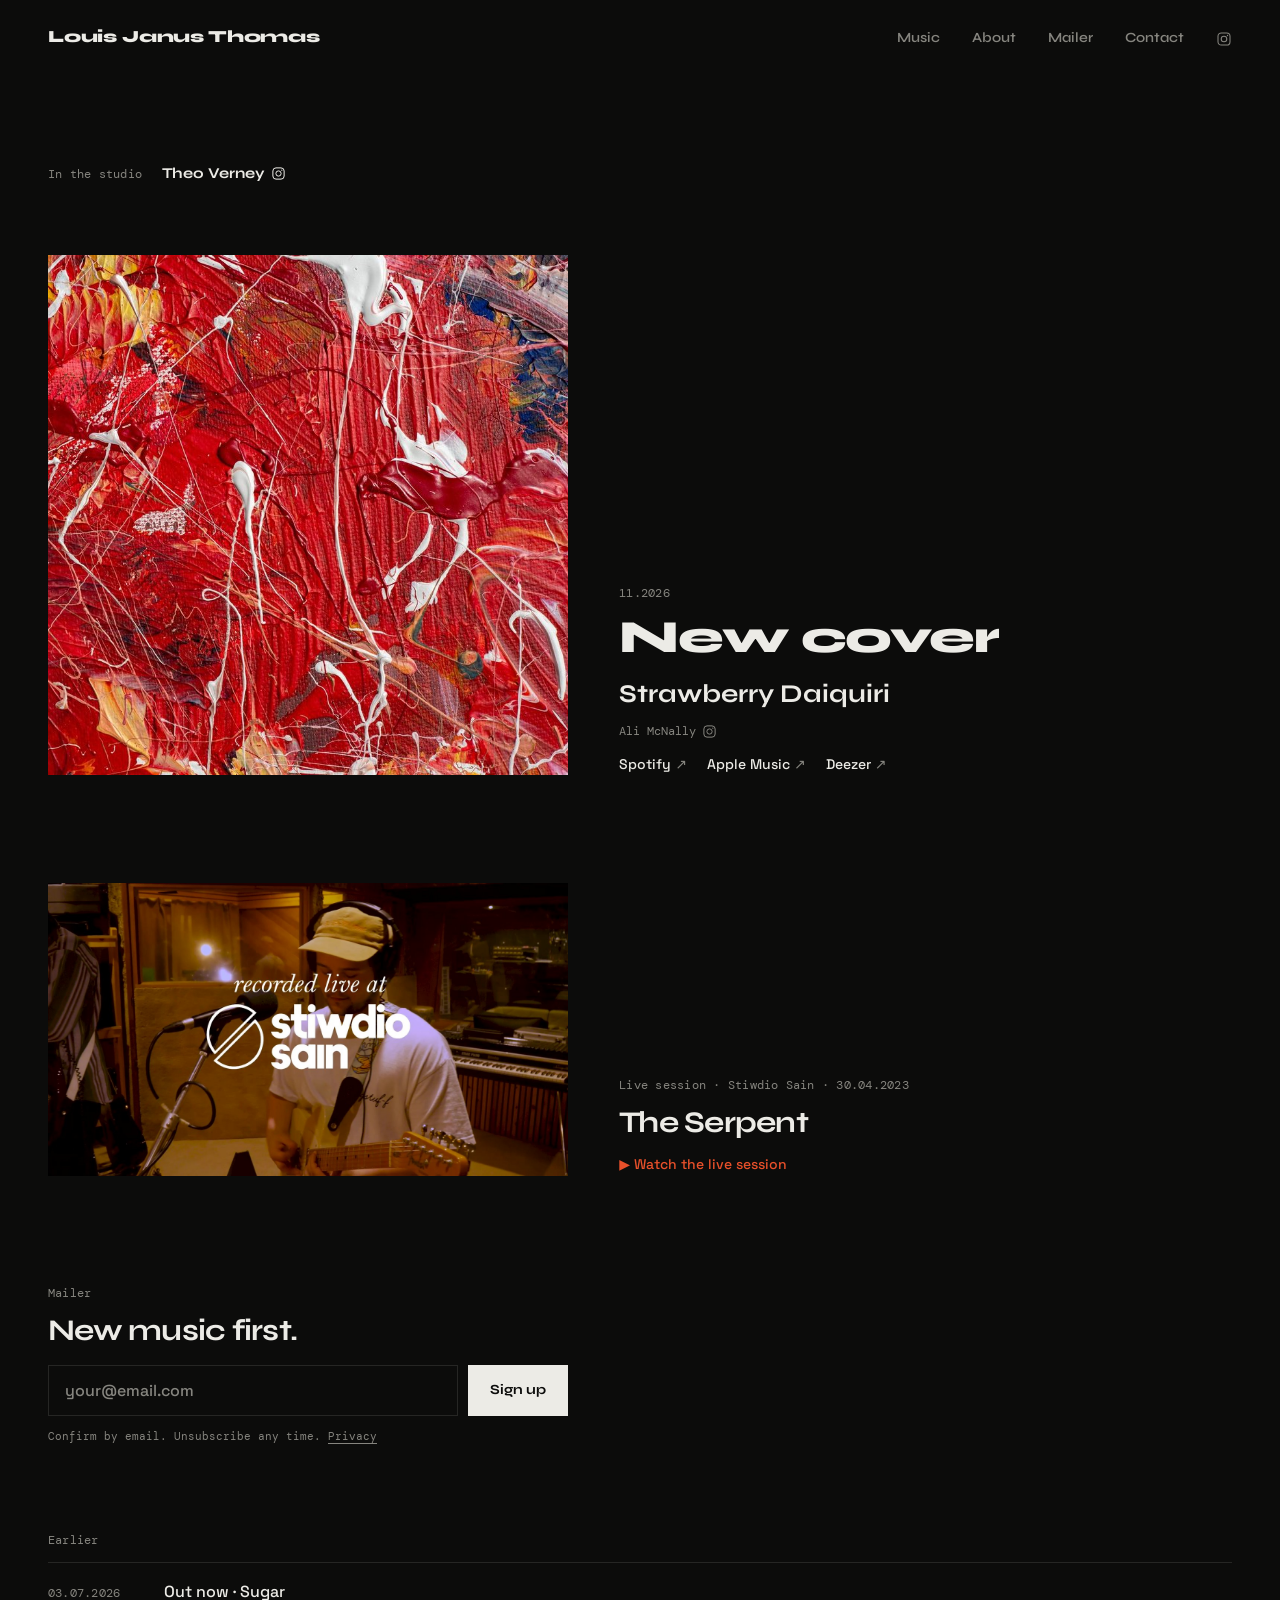
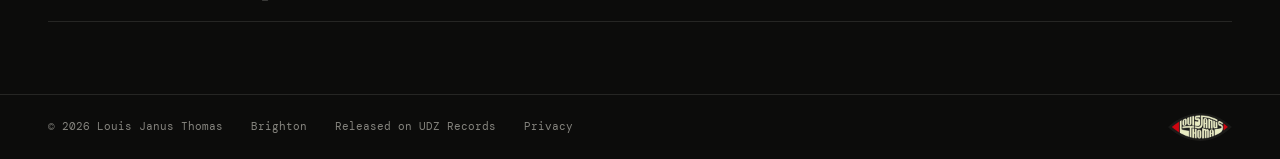
==== index.html @ 58bbc0fb "Mailer: one-step sign-up on the page" ====
<!doctype html>
<html lang="en-GB">
<head>
<meta charset="utf-8">
<meta name="viewport" content="width=device-width, initial-scale=1">
<title>Louis Janus Thomas</title>
<meta name="description" content="Louis Janus Thomas: songwriter based in Brighton. Latest news and every release.">
<link rel="canonical" href="https://louisjanusthomas.com/">
<meta property="og:type" content="website"><meta property="og:site_name" content="Louis Janus Thomas"><meta property="og:url" content="https://louisjanusthomas.com/">
<meta property="og:title" content="Louis Janus Thomas"><meta property="og:description" content="Louis Janus Thomas: songwriter based in Brighton. Latest news and every release.">
<meta property="og:image" content="https://louisjanusthomas.com/images/og.jpg"><meta property="og:image:width" content="1200"><meta property="og:image:height" content="630"><meta name="twitter:card" content="summary_large_image">
<link rel="icon" href="favicon.ico" sizes="32x32"><link rel="icon" href="images/icon-512.png" type="image/png"><link rel="apple-touch-icon" href="images/apple-touch-icon.png">
<script type="application/ld+json">{"@context": "https://schema.org", "@type": "MusicGroup", "name": "Louis Janus Thomas", "url": "https://louisjanusthomas.com", "genre": ["Alternative", "Indie"], "foundingLocation": "Brighton", "sameAs": ["https://open.spotify.com/artist/5F0wBHmF6zP9Eul3FQ7f6A", "https://music.apple.com/gb/artist/1472512451", "https://www.deezer.com/artist/69370452", "https://louisjanusthomas.bandcamp.com", "https://www.instagram.com/louisjanusthomas"]}</script>
<meta name="theme-color" content="#0c0c0b">
<link rel="stylesheet" href="style.css">
<script>
document.addEventListener('submit',function(e){
  var f=e.target; if(!f.classList||!f.classList.contains('signup'))return;
  e.preventDefault();
  var b=f.querySelector('button'), em=f.querySelector('input[type=email]'), note=f.nextElementSibling;
  if(!em.value||!em.checkValidity()){em.focus();return}
  b.disabled=true; b.textContent='…';
  var cb='mc'+Date.now(), s=document.createElement('script');
  var q=new URLSearchParams(new FormData(f)).toString();
  var done=function(ok,msg){
    if(ok){f.classList.add('done');em.disabled=true;b.textContent=/confirm/i.test(msg)?'Check your inbox ✓':'You’re in ✓';
      if(note)note.textContent=/confirm/i.test(msg)?'One click in the email and you’re in. Check Junk if it’s not there.':'New music lands in your inbox first.';}
    else{b.disabled=false;b.textContent='Sign up';
      if(note)note.textContent=/already/i.test(msg)?'You’re already on the list ✓':(/too many/i.test(msg)?'Too many tries. Give it a few minutes.':'That didn’t work. Check the address and try again.');}
  };
  window[cb]=function(r){done(r.result==='success',r.msg||'');delete window[cb];s.remove()};
  s.onerror=function(){done(false,'')};
  s.src=f.action.replace('/post?','/post-json?')+'&'+q+'&c='+cb;
  document.body.appendChild(s);
});
</script>
</head>
<body>
<header class="top"><a class="name" href="index.html">Louis Janus Thomas</a><nav aria-label="Main"><a href="music.html">Music</a><a href="about.html">About</a><a href="mailer.html">Mailer</a><a href="contact.html">Contact</a><a class="nav-ig" href="https://www.instagram.com/louisjanusthomas" rel="noopener" aria-label="Instagram"><svg class="ig" viewBox="0 0 24 24" width="15" height="15" aria-hidden="true" fill="none" stroke="currentColor" stroke-width="1.6"><rect x="3" y="3" width="18" height="18" rx="5"/><circle cx="12" cy="12" r="4.2"/><circle cx="17.3" cy="6.7" r="1" fill="currentColor" stroke="none"/></svg></a></nav></header>
<main>
<section class="tease"><span class="meta">In the studio</span><span class="tease-n"><a href="https://www.instagram.com/theoverneyproduction/" rel="noopener">Theo Verney <svg class="ig" viewBox="0 0 24 24" width="15" height="15" aria-hidden="true" fill="none" stroke="currentColor" stroke-width="1.6"><rect x="3" y="3" width="18" height="18" rx="5"/><circle cx="12" cy="12" r="4.2"/><circle cx="17.3" cy="6.7" r="1" fill="currentColor" stroke="none"/></svg></a></span></section><section class="latest">
  <img src="images/covers/strawberry-daiquiri.jpg" alt="Strawberry Daiquiri cover" width="520" height="520">
  <div>
    <p class="meta">11.2026</p>
    <h1 class="lead-h">New cover</h1>
    <p class="lead-s">Strawberry Daiquiri</p>
    <p class="credit"><a href="https://www.instagram.com/ali_mcnally/" rel="noopener" aria-label="Ali McNally on Instagram">Ali McNally <svg class="ig" viewBox="0 0 24 24" width="15" height="15" aria-hidden="true" fill="none" stroke="currentColor" stroke-width="1.6"><rect x="3" y="3" width="18" height="18" rx="5"/><circle cx="12" cy="12" r="4.2"/><circle cx="17.3" cy="6.7" r="1" fill="currentColor" stroke="none"/></svg></a></p>
    <p class="links"><a href="https://open.spotify.com/track/0YFByZf0kAYL0RhvNrN1cr" rel="noopener">Spotify</a><a href="https://music.apple.com/gb/album/strawberry-daiquiri-single/1741800974" rel="noopener">Apple Music</a><a href="https://www.deezer.com/album/574564491" rel="noopener">Deezer</a></p>
  </div>
</section><section class="live">
  <a href="https://www.youtube.com/watch?v=PK1HgKhGvKA" rel="noopener"><img src="images/serpent-live.jpg" alt="The Serpent, recorded live at Stiwdio Sain" width="1400" height="788" loading="lazy"></a>
  <div><p class="meta">Live session · Stiwdio Sain · 30.04.2023</p><h2>The Serpent</h2><p class="links"><a class="watch" href="https://www.youtube.com/watch?v=PK1HgKhGvKA" rel="noopener">▶ Watch the live session</a></p></div>
</section><section class="join"><p class="meta">Mailer</p><h2>New music first.</h2><form class="signup" action="https://louisjanusthomas.us12.list-manage.com/subscribe/post?u=6ef71ec6cdeb04a01488d71c1&amp;id=c5436ca392&amp;f_id=00acf5e0f0" method="post"><label class="vh" for="em-home">Email address</label><input id="em-home" type="email" name="EMAIL" placeholder="your@email.com" autocomplete="email" required><input type="hidden" name="SOURCE" value="home"><div aria-hidden="true" style="position:absolute;left:-5000px"><input type="text" name="b_6ef71ec6cdeb04a01488d71c1_c5436ca392" tabindex="-1" value=""></div><button type="submit">Sign up</button></form><p class="fine">Confirm by email. Unsubscribe any time. <a href="privacy.html">Privacy</a></p></section><section class="updates"><h2 class="label-h">Earlier</h2><ul><li><span class="meta">03.07.2026</span><span>Out now · Sugar</span></li></ul></section>
</main>
<footer class="foot"><span>© 2026 Louis Janus Thomas</span><span>Brighton</span><span class="label">Released on UDZ Records</span><a href="privacy.html">Privacy</a><a class="mark" href="index.html" aria-label="Louis Janus Thomas, home"><img src="images/ljt-logo.png" alt="Louis Janus Thomas" width="64" height="28"></a></footer>
</body>
</html>
---- style.css ----
/* Louis Janus Thomas: artist site. Hyper-minimal. */
@font-face{font-family:Syne;font-weight:600;font-display:swap;src:url(fonts/syne-latin-600-normal.woff2) format("woff2")}
@font-face{font-family:Syne;font-weight:700;font-display:swap;src:url(fonts/syne-latin-700-normal.woff2) format("woff2")}
@font-face{font-family:Syne;font-weight:800;font-display:swap;src:url(fonts/syne-latin-800-normal.woff2) format("woff2")}
@font-face{font-family:"Space Grotesk";font-weight:400;font-display:swap;src:url(fonts/space-grotesk-latin-400-normal.woff2) format("woff2")}
@font-face{font-family:"Space Grotesk";font-weight:500;font-display:swap;src:url(fonts/space-grotesk-latin-500-normal.woff2) format("woff2")}
@font-face{font-family:"DM Mono";font-weight:400;font-display:swap;src:url(fonts/dm-mono-latin-400-normal.woff2) format("woff2")}
:root{--blood:#e8502a;--bg:#0c0c0b;--ink:#ecebe6;--muted:#86857f;--line:#262624;--pad:clamp(16px,4vw,48px)}
*{box-sizing:border-box}
html{-webkit-text-size-adjust:100%}
body{margin:0;background:var(--bg);color:var(--ink);font:400 16px/1.6 "Space Grotesk",system-ui,sans-serif;min-height:100vh;display:flex;flex-direction:column}
a{color:inherit;text-decoration:none}
a:hover,a:focus-visible{text-decoration:underline;text-underline-offset:4px;text-decoration-thickness:1px}
:focus-visible{outline:1px solid var(--ink);outline-offset:3px}
.draft{font:400 11px/1 "DM Mono",monospace;text-align:center;padding:7px;color:var(--muted);border-bottom:1px solid var(--line)}
.top{display:flex;justify-content:space-between;align-items:baseline;gap:24px;padding:28px var(--pad)}
.name{font:800 17px/1 Syne,sans-serif;letter-spacing:-.01em}
nav{display:flex;gap:clamp(16px,3vw,32px)}
nav a{font:600 14px/1 Syne,sans-serif;color:var(--muted)}
nav a[aria-current]{color:var(--ink)}
nav a:hover,nav a:focus-visible{color:var(--blood);text-decoration:none}
nav a{transition:color .15s}
.nav-ig{display:inline-flex;align-items:center}
.nav-ig .ig{width:16px;height:16px}
main{flex:1;padding:0 var(--pad)}
h1,h2{font-family:Syne,sans-serif;font-weight:800;letter-spacing:-.025em;margin:0}
h1{font-size:clamp(44px,9vw,128px);line-height:.95}
h2{font-weight:700;font-size:clamp(22px,2.4vw,30px);line-height:1.1}
.meta{font:400 12px/1.5 "DM Mono",monospace;color:var(--muted);margin:0 0 12px;letter-spacing:.02em}
.links{display:flex;flex-wrap:wrap;gap:6px 20px;margin:14px 0 0;font-size:14px;font-weight:500}
.links a::after{content:" \2197";color:var(--muted)}
.links a::after{transition:color .15s}
.links a:hover::after,.links a:focus-visible::after{color:#d7261e}
.links a.watch{color:var(--blood)}
.links a.watch::after{content:""}
.hero{padding:clamp(72px,16vh,180px) 0 clamp(56px,10vh,120px)}
.latest{display:grid;grid-template-columns:minmax(0,520px) 1fr;gap:clamp(24px,4vw,56px);align-items:end;padding-bottom:clamp(64px,12vh,140px)}
.latest img{width:100%;height:auto;display:block}
.latest{padding-top:clamp(40px,8vh,96px)}
.tease{display:flex;gap:20px;align-items:baseline;padding:clamp(48px,10vh,120px) 0 0}
.tease .meta{margin:0}
.tease-n{font:700 15px/1 Syne,sans-serif}
.tease-n a{display:inline-flex;gap:6px;align-items:center}
.lead-h{font-size:clamp(30px,3.6vw,52px);line-height:1.02;margin:0 0 18px}
.lead-s{font:700 clamp(20px,2vw,26px)/1.2 Syne,sans-serif;margin:0 0 14px}
.credit{font:400 12px/1 "DM Mono",monospace;color:var(--muted);margin:0 0 4px}
.credit a{display:inline-flex;align-items:center;gap:6px}
.ig{vertical-align:-3px}
.label-h{font:400 12px/1 "DM Mono",monospace;color:var(--muted);letter-spacing:.02em;margin:0 0 16px}
.live{display:grid;grid-template-columns:minmax(0,520px) 1fr;gap:clamp(24px,4vw,56px);align-items:end;padding-bottom:clamp(64px,12vh,140px)}
.live img{width:100%;height:auto;display:block}
.live a:hover img{opacity:.9}
.join{padding-bottom:clamp(56px,10vh,110px)}
.join h2{margin-bottom:18px}
.signup{display:flex;gap:10px;max-width:520px;flex-wrap:wrap}
.signup input[type=email]{flex:1 1 240px;background:transparent;border:1px solid var(--line);color:var(--ink);font:500 16px/1 "Space Grotesk",sans-serif;padding:14px 16px;border-radius:0;outline:none;transition:border-color .15s}
.signup input[type=email]::placeholder{color:var(--muted)}
.signup input[type=email]:focus{border-color:var(--ink)}
.signup button{background:var(--ink);color:var(--bg);border:0;font:700 14px/1 Syne,sans-serif;padding:14px 22px;cursor:pointer;transition:background .15s,color .15s}
.signup button:hover,.signup button:focus-visible{background:var(--blood);color:var(--ink)}
.signup.big input[type=email]{font-size:18px;padding:18px 18px}
.signup.big button{font-size:15px;padding:18px 26px}
.fine{font:400 11px/1.5 "DM Mono",monospace;color:var(--muted);margin:12px 0 0}
.signup.done input[type=email]{opacity:.5}
.signup.done button{background:var(--blood);color:var(--ink)}
.signup button:disabled{cursor:default}
.fine a{text-decoration:underline;text-underline-offset:3px}
.vh{position:absolute;width:1px;height:1px;overflow:hidden;clip:rect(0 0 0 0);white-space:nowrap}
.prose p{max-width:62ch;margin:0 0 14px}
.updates{padding-bottom:clamp(48px,8vh,96px)}
.updates ul{list-style:none;margin:0;padding:0;border-top:1px solid var(--line)}
.updates li{display:flex;gap:24px;align-items:baseline;padding:16px 0;border-bottom:1px solid var(--line);font-weight:500}
.updates li .meta{margin:0;min-width:92px}
.page{padding:clamp(56px,10vh,110px) 0}
.page h1{font-size:clamp(40px,6vw,80px);margin-bottom:clamp(32px,6vh,64px)}
.narrow{max-width:720px}
/* Contact: a fast red stripe sweeps across the email, which rises into place as it leaves */
.wipe{position:relative;display:inline-block;overflow:hidden;vertical-align:bottom;padding:0 2px}
.wipe span{display:inline-block;opacity:0;transform:translateY(40%);animation:wipe-text .32s cubic-bezier(.2,.8,.2,1) .34s forwards}
.wipe::after{content:"";position:absolute;inset:0;background:#d7261e;transform:scaleX(0);transform-origin:left;animation:wipe-bar .62s cubic-bezier(.83,0,.17,1) .06s forwards}
@keyframes wipe-bar{0%{transform:scaleX(0);transform-origin:left}48%{transform:scaleX(1);transform-origin:left}52%{transform:scaleX(1);transform-origin:right}100%{transform:scaleX(0);transform-origin:right}}
@keyframes wipe-text{to{opacity:1;transform:none}}
@media (prefers-reduced-motion:reduce){.wipe span{opacity:1;transform:none;animation:none}.wipe::after{display:none}}
.about{display:grid;grid-template-columns:minmax(0,1fr) minmax(0,440px);gap:clamp(32px,6vw,96px);align-items:start}
.portrait{margin:0}
.portrait img,.portrait video{width:100%;height:auto;display:block}
.portrait figcaption{font:400 11px/1 "DM Mono",monospace;color:var(--muted);margin-top:10px}
.big{font-size:clamp(20px,2.2vw,26px);line-height:1.4;font-weight:500;margin:0 0 24px}
.narrow p{max-width:60ch}
.discog{list-style:none;margin:0;padding:0;border-top:1px solid var(--line)}
.row{display:grid;grid-template-columns:96px 1fr;gap:24px;padding:24px 0;border-bottom:1px solid var(--line);align-items:center}
.row img{width:96px;height:96px;display:block}
.row .meta{margin:6px 0 0}
.row .links{margin-top:10px;font-size:13px}
.mark{margin-left:auto;display:block;line-height:0}
.mark img{width:64px;height:auto;display:block;opacity:.92}
.mark a:hover img{opacity:1}
.foot{display:flex;flex-wrap:wrap;align-items:center;gap:8px 28px;padding:18px var(--pad);border-top:1px solid var(--line);font:400 11px/1.4 "DM Mono",monospace;color:var(--muted)}

@media (max-width:700px){
 .top{flex-direction:column;gap:14px;padding:22px var(--pad)}
 .latest{grid-template-columns:1fr}
 .about{grid-template-columns:1fr}
 .live{grid-template-columns:1fr}
 .row{grid-template-columns:72px 1fr;gap:16px}
 .row img{width:72px;height:72px}
 .mark{margin-left:0}
}
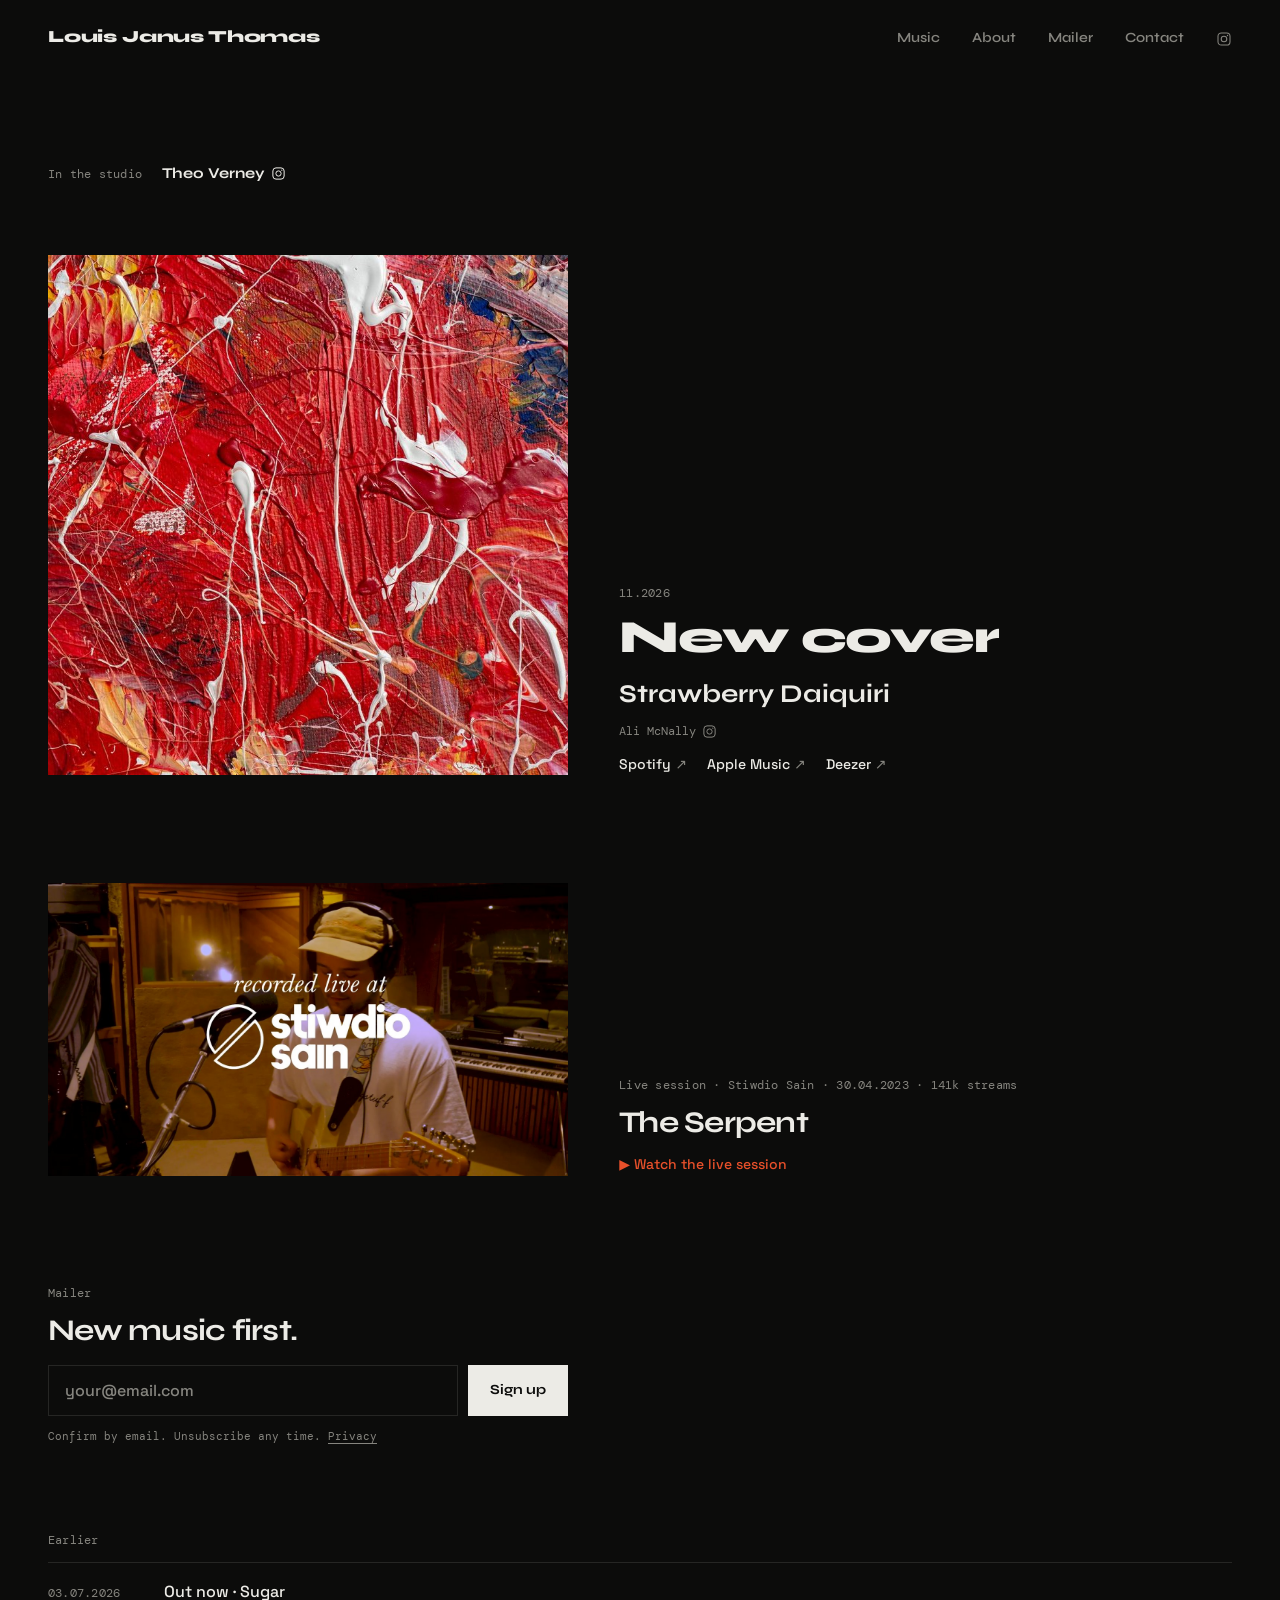
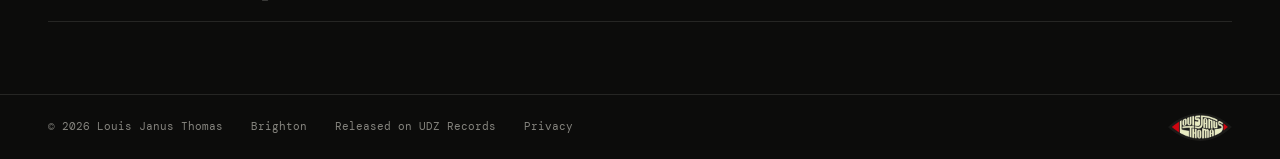
==== commit 7a371981: "The Serpent: 141k streams" ====
--- a/index.html
+++ b/index.html
@@ -9,7 +9,7 @@
 <meta property="og:type" content="website"><meta property="og:site_name" content="Louis Janus Thomas"><meta property="og:url" content="https://louisjanusthomas.com/">
 <meta property="og:title" content="Louis Janus Thomas"><meta property="og:description" content="Louis Janus Thomas: songwriter based in Brighton. Latest news and every release.">
 <meta property="og:image" content="https://louisjanusthomas.com/images/og.jpg"><meta property="og:image:width" content="1200"><meta property="og:image:height" content="630"><meta name="twitter:card" content="summary_large_image">
-<link rel="icon" href="favicon.ico" sizes="32x32"><link rel="icon" href="images/icon-512.png" type="image/png"><link rel="apple-touch-icon" href="images/apple-touch-icon.png">
+<link rel="icon" href="favicon.ico?v=2" sizes="32x32"><link rel="icon" href="images/icon-512.png?v=2" type="image/png"><link rel="apple-touch-icon" href="images/apple-touch-icon.png?v=2">
 <script type="application/ld+json">{"@context": "https://schema.org", "@type": "MusicGroup", "name": "Louis Janus Thomas", "url": "https://louisjanusthomas.com", "genre": ["Alternative", "Indie"], "foundingLocation": "Brighton", "sameAs": ["https://open.spotify.com/artist/5F0wBHmF6zP9Eul3FQ7f6A", "https://music.apple.com/gb/artist/1472512451", "https://www.deezer.com/artist/69370452", "https://louisjanusthomas.bandcamp.com", "https://www.instagram.com/louisjanusthomas"]}</script>
 <meta name="theme-color" content="#0c0c0b">
 <link rel="stylesheet" href="style.css">
@@ -49,7 +49,7 @@
   </div>
 </section><section class="live">
   <a href="https://www.youtube.com/watch?v=PK1HgKhGvKA" rel="noopener"><img src="images/serpent-live.jpg" alt="The Serpent, recorded live at Stiwdio Sain" width="1400" height="788" loading="lazy"></a>
-  <div><p class="meta">Live session · Stiwdio Sain · 30.04.2023</p><h2>The Serpent</h2><p class="links"><a class="watch" href="https://www.youtube.com/watch?v=PK1HgKhGvKA" rel="noopener">▶ Watch the live session</a></p></div>
+  <div><p class="meta">Live session · Stiwdio Sain · 30.04.2023 · 141k streams</p><h2>The Serpent</h2><p class="links"><a class="watch" href="https://www.youtube.com/watch?v=PK1HgKhGvKA" rel="noopener">▶ Watch the live session</a></p></div>
 </section><section class="join"><p class="meta">Mailer</p><h2>New music first.</h2><form class="signup" action="https://louisjanusthomas.us12.list-manage.com/subscribe/post?u=6ef71ec6cdeb04a01488d71c1&amp;id=c5436ca392&amp;f_id=00acf5e0f0" method="post"><label class="vh" for="em-home">Email address</label><input id="em-home" type="email" name="EMAIL" placeholder="your@email.com" autocomplete="email" required><input type="hidden" name="SOURCE" value="home"><div aria-hidden="true" style="position:absolute;left:-5000px"><input type="text" name="b_6ef71ec6cdeb04a01488d71c1_c5436ca392" tabindex="-1" value=""></div><button type="submit">Sign up</button></form><p class="fine">Confirm by email. Unsubscribe any time. <a href="privacy.html">Privacy</a></p></section><section class="updates"><h2 class="label-h">Earlier</h2><ul><li><span class="meta">03.07.2026</span><span>Out now · Sugar</span></li></ul></section>
 </main>
 <footer class="foot"><span>© 2026 Louis Janus Thomas</span><span>Brighton</span><span class="label">Released on UDZ Records</span><a href="privacy.html">Privacy</a><a class="mark" href="index.html" aria-label="Louis Janus Thomas, home"><img src="images/ljt-logo.png" alt="Louis Janus Thomas" width="64" height="28"></a></footer>
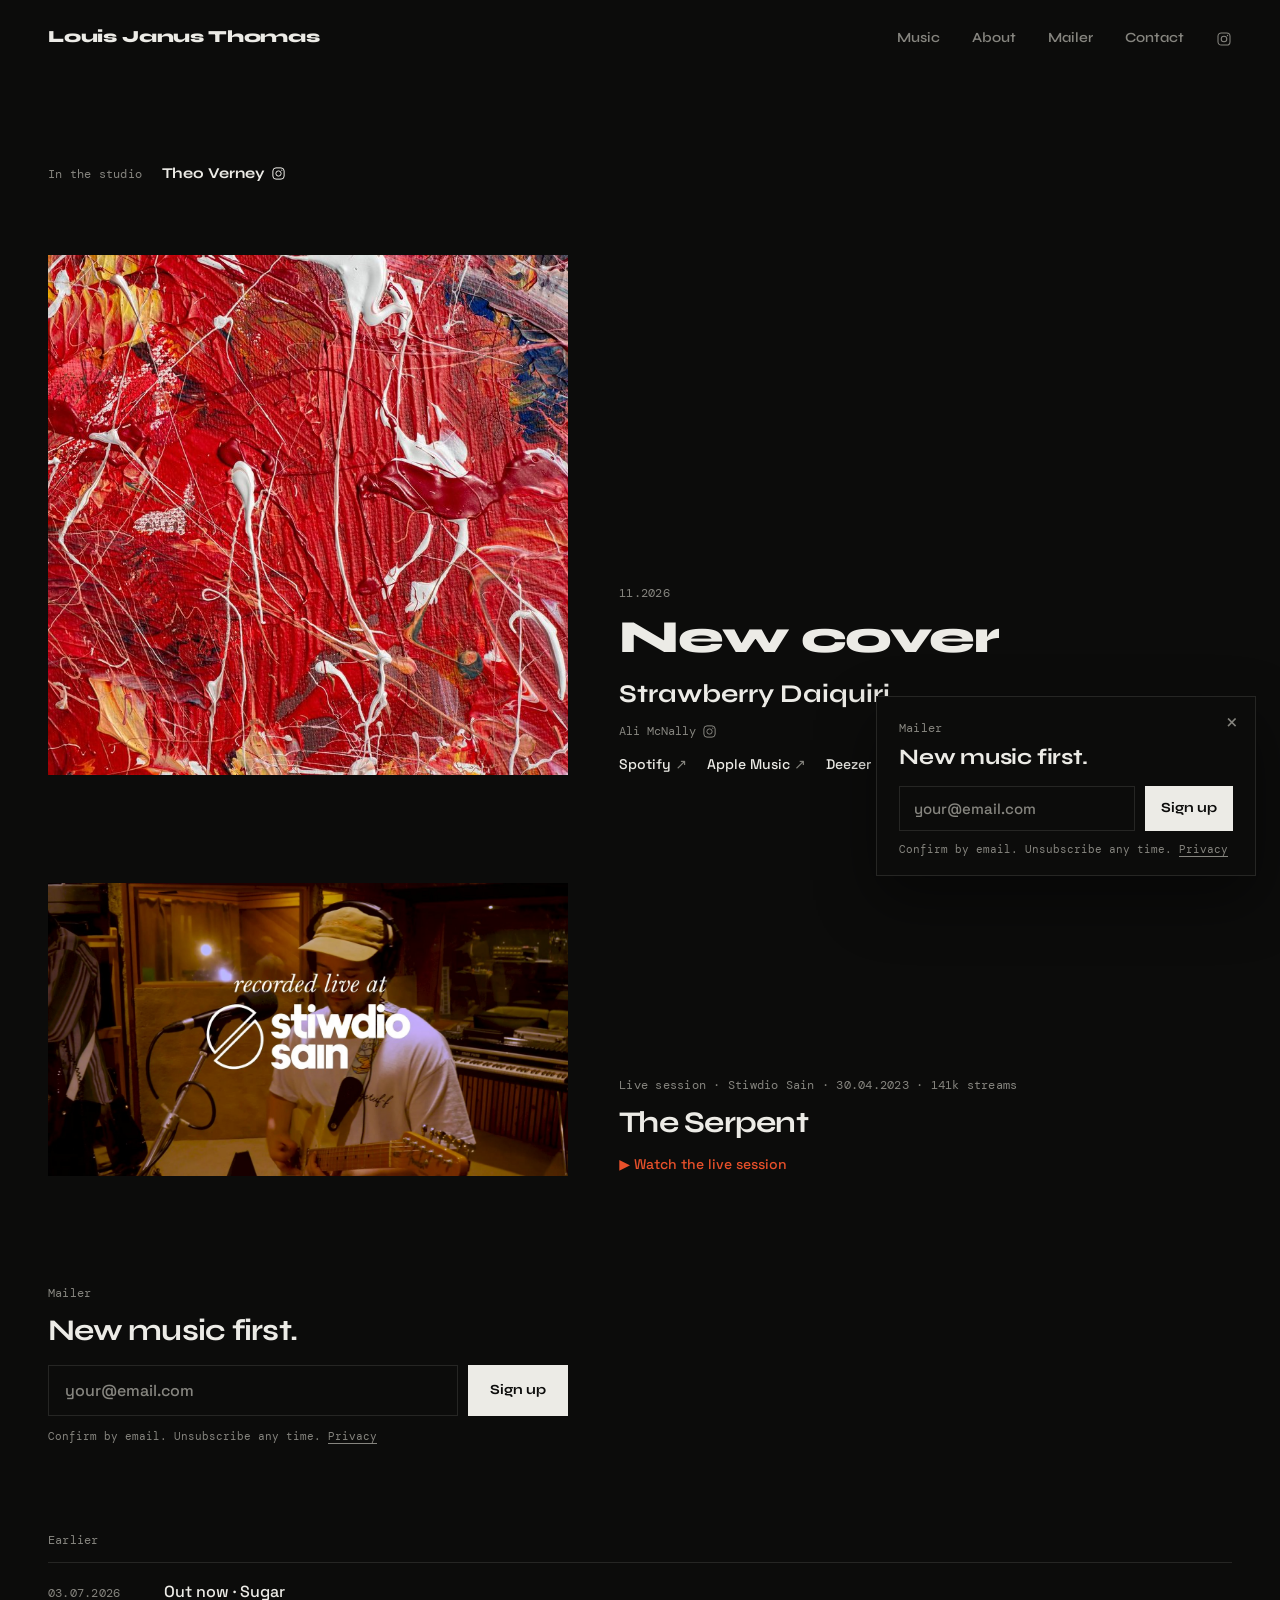
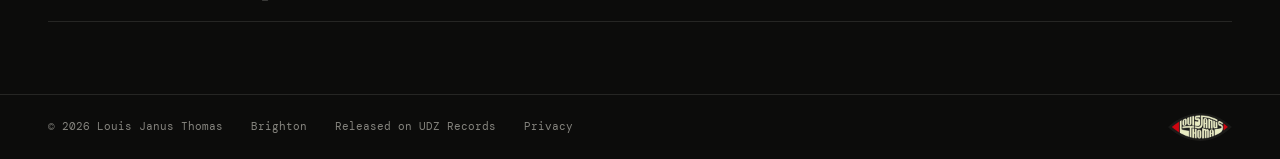
==== commit 6b2b0266: "Mailer slide-in, Check your inbox page, welcome page with The Serpent, privacy note" ====
--- a/index.html
+++ b/index.html
@@ -52,6 +52,25 @@
   <div><p class="meta">Live session · Stiwdio Sain · 30.04.2023 · 141k streams</p><h2>The Serpent</h2><p class="links"><a class="watch" href="https://www.youtube.com/watch?v=PK1HgKhGvKA" rel="noopener">▶ Watch the live session</a></p></div>
 </section><section class="join"><p class="meta">Mailer</p><h2>New music first.</h2><form class="signup" action="https://louisjanusthomas.us12.list-manage.com/subscribe/post?u=6ef71ec6cdeb04a01488d71c1&amp;id=c5436ca392&amp;f_id=00acf5e0f0" method="post"><label class="vh" for="em-home">Email address</label><input id="em-home" type="email" name="EMAIL" placeholder="your@email.com" autocomplete="email" required><input type="hidden" name="SOURCE" value="home"><div aria-hidden="true" style="position:absolute;left:-5000px"><input type="text" name="b_6ef71ec6cdeb04a01488d71c1_c5436ca392" tabindex="-1" value=""></div><button type="submit">Sign up</button></form><p class="fine">Confirm by email. Unsubscribe any time. <a href="privacy.html">Privacy</a></p></section><section class="updates"><h2 class="label-h">Earlier</h2><ul><li><span class="meta">03.07.2026</span><span>Out now · Sugar</span></li></ul></section>
 </main>
+<aside class="slidein" id="slidein" aria-label="Mailer" hidden><button class="si-x" type="button" aria-label="Close">&times;</button><p class="meta">Mailer</p><p class="si-h">New music first.</p><form class="signup" action="https://louisjanusthomas.us12.list-manage.com/subscribe/post?u=6ef71ec6cdeb04a01488d71c1&amp;id=c5436ca392&amp;f_id=00acf5e0f0" method="post"><label class="vh" for="em-slidein">Email address</label><input id="em-slidein" type="email" name="EMAIL" placeholder="your@email.com" autocomplete="email" required><input type="hidden" name="SOURCE" value="slidein"><div aria-hidden="true" style="position:absolute;left:-5000px"><input type="text" name="b_6ef71ec6cdeb04a01488d71c1_c5436ca392" tabindex="-1" value=""></div><button type="submit">Sign up</button></form><p class="fine">Confirm by email. Unsubscribe any time. <a href="privacy.html">Privacy</a></p></aside>
 <footer class="foot"><span>© 2026 Louis Janus Thomas</span><span>Brighton</span><span class="label">Released on UDZ Records</span><a href="privacy.html">Privacy</a><a class="mark" href="index.html" aria-label="Louis Janus Thomas, home"><img src="images/ljt-logo.png" alt="Louis Janus Thomas" width="64" height="28"></a></footer>
+<script>
+(function(){
+  var K='ljt_mailer', el=document.getElementById('slidein'); if(!el)return;
+  function get(){try{return localStorage.getItem(K)}catch(e){return null}}
+  function set(v){try{localStorage.setItem(K,v)}catch(e){}}
+  var st=get(); if(st==='joined')return; if(st&&+st>Date.now())return;
+  var seen=false, shown=false;
+  var inline=[].slice.call(document.querySelectorAll('main form.signup'));
+  if('IntersectionObserver' in window&&inline.length){var io=new IntersectionObserver(function(es){es.forEach(function(x){if(x.isIntersecting)seen=true})});inline.forEach(function(f){io.observe(f)});}
+  function show(){if(shown||seen)return;shown=true;el.hidden=false;requestAnimationFrame(function(){requestAnimationFrame(function(){el.classList.add('in')})});}
+  function hide(days){el.classList.remove('in');setTimeout(function(){el.hidden=true},400);set(String(Date.now()+days*864e5));}
+  setTimeout(show,20000);
+  addEventListener('scroll',function(){var d=document.documentElement;if((scrollY+innerHeight)/d.scrollHeight>0.5)show()},{passive:true});
+  el.querySelector('.si-x').addEventListener('click',function(){hide(30)});
+  addEventListener('keydown',function(e){if(e.key==='Escape'&&shown)hide(30)});
+  document.addEventListener('submit',function(e){if(e.target.closest&&e.target.closest('.slidein')||e.target.classList.contains('signup')){setTimeout(function(){if(document.querySelector('.signup.done'))set('joined')},4000)}});
+})();
+</script>
 </body>
 </html>
--- a/style.css
+++ b/style.css
@@ -66,6 +66,17 @@
 .signup button:disabled{cursor:default}
 .fine a{text-decoration:underline;text-underline-offset:3px}
 .vh{position:absolute;width:1px;height:1px;overflow:hidden;clip:rect(0 0 0 0);white-space:nowrap}
+.slidein{position:fixed;right:24px;bottom:24px;z-index:50;width:min(380px,calc(100vw - 32px));background:var(--bg);border:1px solid var(--line);padding:22px 22px 18px;box-shadow:0 24px 60px rgba(0,0,0,.45);opacity:0;transform:translateY(14px);transition:opacity .45s cubic-bezier(.2,.7,.2,1),transform .45s cubic-bezier(.2,.7,.2,1)}
+.slidein.in{opacity:1;transform:none}
+.slidein .meta{margin:0 0 8px}
+.slidein .si-h{font:700 22px/1.1 Syne,sans-serif;letter-spacing:-.01em;margin:0 0 16px}
+.slidein .signup{flex-wrap:nowrap}.slidein .signup input[type=email]{flex:1 1 auto;min-width:0;padding:12px 14px;font-size:15px}
+.slidein .signup button{padding:12px 16px;white-space:nowrap;flex:none}
+.slidein .fine{margin-top:10px}
+.si-x{position:absolute;top:8px;right:10px;background:none;border:0;color:var(--muted);font:400 22px/1 "Space Grotesk",sans-serif;cursor:pointer;padding:6px;transition:color .15s}
+.si-x:hover,.si-x:focus-visible{color:var(--ink)}
+@media (max-width:560px){.slidein{right:16px;bottom:16px;left:16px;width:auto}}
+@media (prefers-reduced-motion:reduce){.slidein{transition:none;transform:none}}
 .prose p{max-width:62ch;margin:0 0 14px}
 .updates{padding-bottom:clamp(48px,8vh,96px)}
 .updates ul{list-style:none;margin:0;padding:0;border-top:1px solid var(--line)}
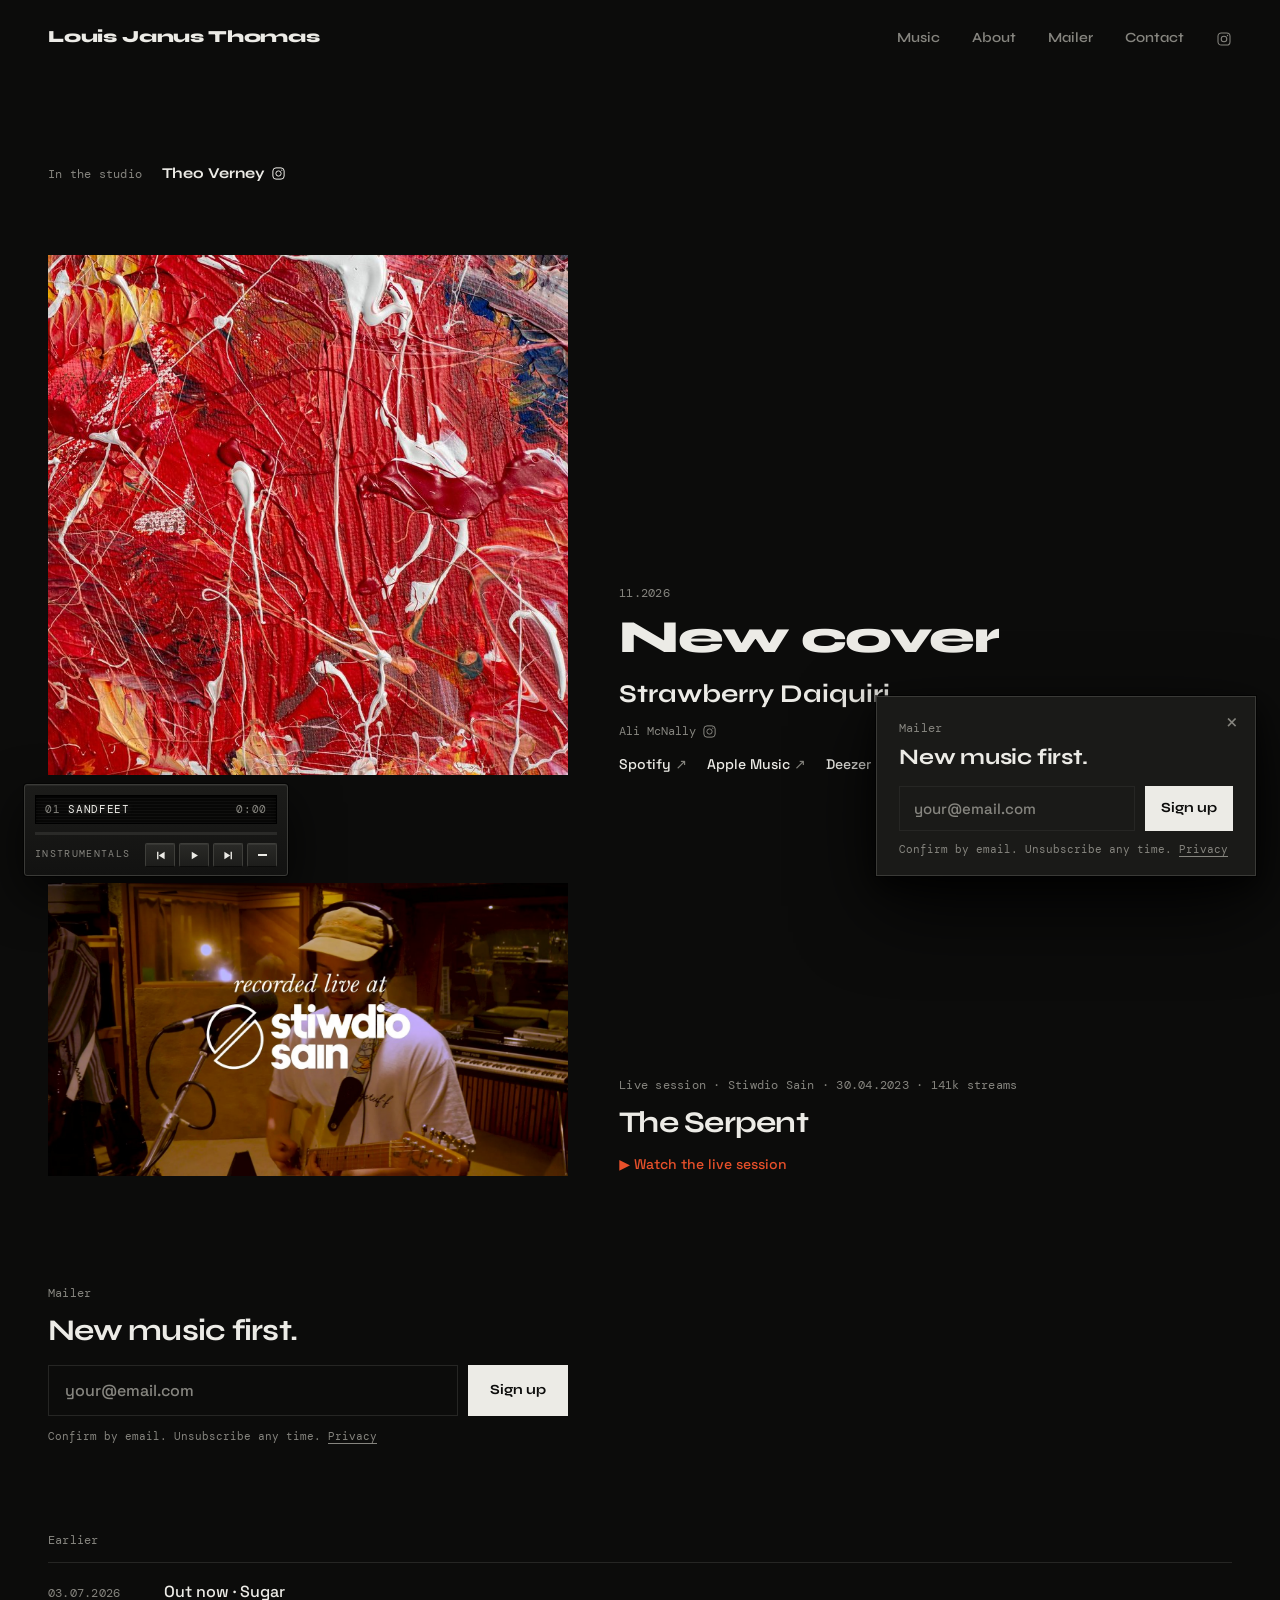
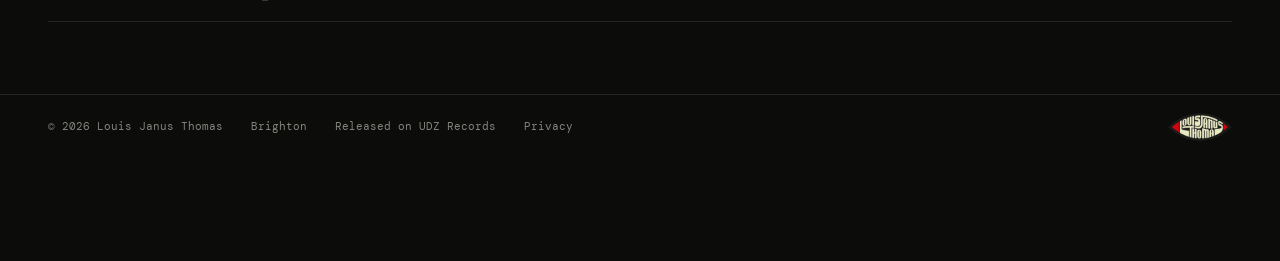
==== commit 7c6adb76: "Add retro instrumentals player (bottom-left, every page except the Vault; music carries across pages" ====
--- a/index.html
+++ b/index.html
@@ -28,7 +28,9 @@
     else{b.disabled=false;b.textContent='Sign up';
       if(note)note.textContent=/already/i.test(msg)?'You’re already on the list ✓':(/too many/i.test(msg)?'Too many tries. Give it a few minutes.':'That didn’t work. Check the address and try again.');}
   };
-  window[cb]=function(r){done(r.result==='success',r.msg||'');delete window[cb];s.remove()};
+  window[cb]=function(r){delete window[cb];s.remove();
+    if(r.result==='redirect'){b.textContent='One sec…';f.setAttribute('target','_self');HTMLFormElement.prototype.submit.call(f);return}
+    done(r.result==='success',r.msg||'')};
   s.onerror=function(){done(false,'')};
   s.src=f.action.replace('/post?','/post-json?')+'&'+q+'&c='+cb;
   document.body.appendChild(s);
@@ -59,18 +61,78 @@
   var K='ljt_mailer', el=document.getElementById('slidein'); if(!el)return;
   function get(){try{return localStorage.getItem(K)}catch(e){return null}}
   function set(v){try{localStorage.setItem(K,v)}catch(e){}}
-  var st=get(); if(st==='joined')return; if(st&&+st>Date.now())return;
+  var test=/[?&]mailer=1/.test(location.search);
+  var st=get(); if(!test&&st==='joined')return; if(!test&&st&&+st>Date.now())return;
   var seen=false, shown=false;
   var inline=[].slice.call(document.querySelectorAll('main form.signup'));
   if('IntersectionObserver' in window&&inline.length){var io=new IntersectionObserver(function(es){es.forEach(function(x){if(x.isIntersecting)seen=true})});inline.forEach(function(f){io.observe(f)});}
-  function show(){if(shown||seen)return;shown=true;el.hidden=false;requestAnimationFrame(function(){requestAnimationFrame(function(){el.classList.add('in')})});}
+  function show(force){if(shown||(seen&&!force))return;shown=true;el.hidden=false;void el.offsetWidth;setTimeout(function(){el.classList.add('in')},30);}
   function hide(days){el.classList.remove('in');setTimeout(function(){el.hidden=true},400);set(String(Date.now()+days*864e5));}
-  setTimeout(show,20000);
+  if(test){setTimeout(function(){show(true)},800)}else{setTimeout(show,20000)}
   addEventListener('scroll',function(){var d=document.documentElement;if((scrollY+innerHeight)/d.scrollHeight>0.5)show()},{passive:true});
   el.querySelector('.si-x').addEventListener('click',function(){hide(30)});
   addEventListener('keydown',function(e){if(e.key==='Escape'&&shown)hide(30)});
   document.addEventListener('submit',function(e){if(e.target.closest&&e.target.closest('.slidein')||e.target.classList.contains('signup')){setTimeout(function(){if(document.querySelector('.signup.done'))set('joined')},4000)}});
 })();
 </script>
+<div class="deck" id="deck" data-tracks='[{&quot;s&quot;: &quot;audio/inst/sandfeet.mp3&quot;, &quot;t&quot;: &quot;Sandfeet&quot;}, {&quot;s&quot;: &quot;audio/inst/latino-booty-sunrise.mp3&quot;, &quot;t&quot;: &quot;Latino Booty Sunrise&quot;}, {&quot;s&quot;: &quot;audio/inst/filter-tips.mp3&quot;, &quot;t&quot;: &quot;Filter Tips&quot;}, {&quot;s&quot;: &quot;audio/inst/auspicious-momentum.mp3&quot;, &quot;t&quot;: &quot;Auspicious Momentum&quot;}, {&quot;s&quot;: &quot;audio/inst/strawberry-daiquiri.mp3&quot;, &quot;t&quot;: &quot;Strawberry Daiquiri&quot;}]' role="region" aria-label="Instrumentals player"><div class="lcd"><span class="lcd-n">01</span><span class="lcd-t"><span>Sandfeet</span></span><span class="lcd-tm">0:00</span></div><div class="bar" role="slider" aria-label="Seek" tabindex="0" aria-valuemin="0" aria-valuemax="100" aria-valuenow="0"><i></i></div><div class="keys"><span class="lbl">Instrumentals</span><button class="k-prev" type="button" aria-label="Previous"><svg viewBox="0 0 16 16" aria-hidden="true"><path d="M3 2.5h2v11H3zM14 2.5v11L5.5 8z" fill="currentColor"/></svg></button><button class="k-play" type="button" aria-label="Play"><svg viewBox="0 0 16 16" aria-hidden="true"><path d="M4 2.5v11l9-5.5z" fill="currentColor"/></svg></button><button class="k-next" type="button" aria-label="Next"><svg viewBox="0 0 16 16" aria-hidden="true"><path d="M11 2.5h2v11h-2zM2 2.5v11L10.5 8z" fill="currentColor"/></svg></button><button class="k-min" type="button" aria-label="Minimise player" aria-expanded="true"><span></span></button></div></div><script>
+(function(){
+  var d=document.getElementById('deck'); if(!d)return;
+  var T=JSON.parse(d.getAttribute('data-tracks')), a=new Audio(), i=0, K='ljt_deck';
+  a.preload='none';
+  var n=d.querySelector('.lcd-n'), t=d.querySelector('.lcd-t span'), tm=d.querySelector('.lcd-tm'), bar=d.querySelector('.bar'), fill=bar.querySelector('i'),
+      pb=d.querySelector('.k-play'), PLAY=pb.innerHTML, PAUSE='<svg viewBox="0 0 16 16" aria-hidden="true"><path d="M3.5 2.5h3v11h-3zM9.5 2.5h3v11h-3z" fill="currentColor"/></svg>';
+  function fmt(s){s=Math.max(0,Math.floor(s||0));return Math.floor(s/60)+':'+('0'+s%60).slice(-2)}
+  function save(){try{sessionStorage.setItem(K,JSON.stringify({i:i,t:a.currentTime||0,p:!a.paused}))}catch(e){}}
+  function show(){n.textContent=('0'+(i+1)).slice(-2);t.textContent=T[i].t;
+    d.classList.toggle('long',t.scrollWidth>t.parentNode.clientWidth);
+    if('mediaSession' in navigator){try{navigator.mediaSession.metadata=new MediaMetadata({title:T[i].t+' (Instrumental)',artist:'Louis Janus Thomas',artwork:[{src:'images/icon-512.png',sizes:'512x512',type:'image/png'}]})}catch(e){}}}
+  function load(k,play,at){i=(k+T.length)%T.length;a.src=T[i].s;show();if(at){var f=function(){a.removeEventListener('loadedmetadata',f);try{a.currentTime=at}catch(e){}};a.addEventListener('loadedmetadata',f)}if(play)go()}
+  function go(){var p=a.play();if(p&&p.catch)p.catch(function(){})}
+  function toggle(){if(!a.src)load(i,true);else if(a.paused)go();else a.pause()}
+  pb.addEventListener('click',toggle);
+  d.querySelector('.k-prev').addEventListener('click',function(){if(a.currentTime>3){a.currentTime=0;return}load(i-1,!a.paused||!a.src)});
+  d.querySelector('.k-next').addEventListener('click',function(){load(i+1,!a.paused||!a.src)});
+  var mb=d.querySelector('.k-min');
+  function mini(on){d.classList.toggle('min',on);mb.setAttribute('aria-expanded',String(!on));mb.setAttribute('aria-label',on?'Open player':'Minimise player');try{localStorage.setItem(K+'_min',on?'1':'')}catch(e){}}
+  mb.addEventListener('click',function(){mini(!d.classList.contains('min'))});
+  try{if(localStorage.getItem(K+'_min'))mini(true)}catch(e){}
+  a.addEventListener('play',function(){d.classList.add('on');pb.innerHTML=PAUSE;pb.setAttribute('aria-label','Pause');save()});
+  a.addEventListener('pause',function(){d.classList.remove('on');pb.innerHTML=PLAY;pb.setAttribute('aria-label','Play');save()});
+  a.addEventListener('ended',function(){load(i+1,true)});
+  a.addEventListener('timeupdate',function(){tm.textContent=fmt(a.currentTime);var p=a.duration?a.currentTime/a.duration*100:0;fill.style.width=p+'%';bar.setAttribute('aria-valuenow',Math.round(p))});
+  setInterval(function(){if(!a.paused)save()},2000);
+  function seek(x){var r=bar.getBoundingClientRect();if(a.duration)a.currentTime=Math.min(1,Math.max(0,(x-r.left)/r.width))*a.duration}
+  bar.addEventListener('click',function(e){if(!a.src)return;seek(e.clientX)});
+  bar.addEventListener('keydown',function(e){if(!a.duration)return;if(e.key==='ArrowRight')a.currentTime+=5;if(e.key==='ArrowLeft')a.currentTime-=5});
+  if('mediaSession' in navigator){try{navigator.mediaSession.setActionHandler('previoustrack',function(){load(i-1,true)});navigator.mediaSession.setActionHandler('nexttrack',function(){load(i+1,true)})}catch(e){}}
+  try{var st=JSON.parse(sessionStorage.getItem(K)||'null');if(st&&T[st.i]){i=st.i;a.preload='auto';load(i,st.p,st.t)}else show()}catch(e){show()}
+  addEventListener('pagehide',save);
+
+  /* Keep the music going between pages: swap the page content instead of reloading. The Vault opens as a normal page. */
+  function swap(url,push){
+    return fetch(url,{credentials:'same-origin'}).then(function(r){if(!r.ok)throw 0;return r.text()}).then(function(h){
+      var x=new DOMParser().parseFromString(h,'text/html');
+      if(x.body.classList.contains('bare')||!x.querySelector('main')){location.href=url;return}
+      document.title=x.title;
+      var m=document.querySelector('main'), nm=x.querySelector('main'); m.replaceWith(nm);
+      var nv=x.querySelector('header.top nav'), ov=document.querySelector('header.top nav'); if(nv&&ov)ov.replaceWith(nv);
+      [].forEach.call(nm.querySelectorAll('script'),function(s){var c=document.createElement('script');[].forEach.call(s.attributes,function(at){c.setAttribute(at.name,at.value)});c.text=s.text;s.replaceWith(c)});
+      if(push)history.pushState({deck:1},'',url);
+      var h2=new URL(url,location.href).hash; if(h2&&document.querySelector(h2))document.querySelector(h2).scrollIntoView();else scrollTo(0,0);
+    }).catch(function(){location.href=url});
+  }
+  if(window.fetch&&window.DOMParser&&history.pushState&&location.protocol!=='file:'){
+    document.addEventListener('click',function(e){
+      var l=e.target.closest&&e.target.closest('a'); if(!l||e.defaultPrevented||e.button||e.metaKey||e.ctrlKey||e.shiftKey||e.altKey)return;
+      if(l.target||l.hasAttribute('download')||l.closest('#deck'))return;
+      var u=new URL(l.href,location.href); if(u.origin!==location.origin||/vault/.test(u.pathname)||!/(\.html|\/)$/.test(u.pathname))return;
+      if(u.pathname===location.pathname&&u.hash)return;
+      e.preventDefault(); swap(u.href,true);
+    });
+    addEventListener('popstate',function(){swap(location.href,false)});
+  }
+})();
+</script>
 </body>
 </html>
--- a/style.css
+++ b/style.css
@@ -49,6 +49,27 @@
 .label-h{font:400 12px/1 "DM Mono",monospace;color:var(--muted);letter-spacing:.02em;margin:0 0 16px}
 .live{display:grid;grid-template-columns:minmax(0,520px) 1fr;gap:clamp(24px,4vw,56px);align-items:end;padding-bottom:clamp(64px,12vh,140px)}
 .live img{width:100%;height:auto;display:block}
+.gift{max-width:760px;padding-top:clamp(40px,8vh,96px);padding-bottom:clamp(64px,12vh,140px)}
+.gift img{width:100%;height:auto;display:block}
+.gift h1{margin:0 0 14px}
+.gift audio{width:100%;max-width:420px;margin:22px 0 6px;color-scheme:dark}
+.gift .gk{display:flex;gap:10px;max-width:420px;margin-top:22px}
+.gk input{flex:1 1 auto;min-width:0;background:transparent;border:1px solid var(--line);color:var(--ink);font:500 16px/1 "Space Grotesk",sans-serif;padding:14px 16px;border-radius:0;outline:none}
+.gk[hidden]{display:none!important}.gk input:focus{border-color:var(--ink)}.gk input::placeholder{color:var(--muted)}
+.gk button{background:var(--ink);color:var(--bg);border:0;font:700 14px/1 Syne,sans-serif;padding:14px 22px;cursor:pointer;transition:background .15s,color .15s}
+.gk button:hover,.gk button:focus-visible{background:var(--blood);color:var(--ink)}
+#gm{min-height:1.2em;color:#d7261e}
+a.dl{display:inline-block;margin-top:10px;padding:12px 20px;background:var(--ink);color:var(--bg);font-weight:500;font-size:15px;text-decoration:none;transition:opacity .15s}
+a.dl:hover,a.dl:focus-visible{opacity:.85}
+.gift .fine{margin-top:16px}
+.gift-link{margin-top:22px}
+body.bare .top,body.bare .foot,body.bare .draft{display:none}
+.vault{min-height:100vh;min-height:100svh;display:flex;flex-direction:column;align-items:center;justify-content:center;gap:28px;padding:24px;text-align:center}
+.vn{font:800 clamp(140px,38vw,520px)/.85 Syne,sans-serif;letter-spacing:-.04em;margin:0;font-variant-numeric:tabular-nums}
+.vault .gk{display:flex;gap:10px;width:min(420px,100%)}
+.vault #go audio{width:min(420px,90vw);color-scheme:dark}
+.gift>*{min-width:0}.gift h1{overflow-wrap:anywhere}
+@media (max-width:760px){.gift{grid-template-columns:minmax(0,1fr);padding-top:24px}}
 .live a:hover img{opacity:.9}
 .join{padding-bottom:clamp(56px,10vh,110px)}
 .join h2{margin-bottom:18px}
@@ -66,7 +87,7 @@
 .signup button:disabled{cursor:default}
 .fine a{text-decoration:underline;text-underline-offset:3px}
 .vh{position:absolute;width:1px;height:1px;overflow:hidden;clip:rect(0 0 0 0);white-space:nowrap}
-.slidein{position:fixed;right:24px;bottom:24px;z-index:50;width:min(380px,calc(100vw - 32px));background:var(--bg);border:1px solid var(--line);padding:22px 22px 18px;box-shadow:0 24px 60px rgba(0,0,0,.45);opacity:0;transform:translateY(14px);transition:opacity .45s cubic-bezier(.2,.7,.2,1),transform .45s cubic-bezier(.2,.7,.2,1)}
+.slidein{position:fixed;right:24px;bottom:24px;z-index:50;width:min(380px,calc(100vw - 32px));background:#1a1a18;border:1px solid #3a3a37;padding:22px 22px 18px;box-shadow:0 0 0 1px rgba(0,0,0,.6),0 30px 80px rgba(0,0,0,.85),0 10px 24px rgba(0,0,0,.6);opacity:0;transform:translateY(14px);transition:opacity .45s cubic-bezier(.2,.7,.2,1),transform .45s cubic-bezier(.2,.7,.2,1)}
 .slidein.in{opacity:1;transform:none}
 .slidein .meta{margin:0 0 8px}
 .slidein .si-h{font:700 22px/1.1 Syne,sans-serif;letter-spacing:-.01em;margin:0 0 16px}
@@ -77,6 +98,33 @@
 .si-x:hover,.si-x:focus-visible{color:var(--ink)}
 @media (max-width:560px){.slidein{right:16px;bottom:16px;left:16px;width:auto}}
 @media (prefers-reduced-motion:reduce){.slidein{transition:none;transform:none}}
+/* Instrumentals deck: a small retro tape-deck, docked bottom-left */
+.deck{position:fixed;left:24px;bottom:24px;z-index:40;width:264px;background:linear-gradient(#1c1c1a,#121211);border:1px solid #3a3a37;border-radius:3px;padding:10px 10px 8px;box-shadow:0 0 0 1px rgba(0,0,0,.6),0 18px 50px rgba(0,0,0,.75),inset 0 1px 0 rgba(255,255,255,.05);font:400 11px/1 "DM Mono",monospace;color:var(--muted)}
+.lcd{display:flex;align-items:center;gap:8px;background:#070706;border:1px solid #000;box-shadow:inset 0 1px 4px rgba(0,0,0,.9);padding:8px 9px;color:var(--ink);text-transform:uppercase;letter-spacing:.06em;position:relative;overflow:hidden}
+.lcd::after{content:"";position:absolute;inset:0;pointer-events:none;background:repeating-linear-gradient(0deg,rgba(255,255,255,.035) 0 1px,transparent 1px 3px)}
+.lcd-n{color:var(--muted)}
+.lcd-t{flex:1;min-width:0;overflow:hidden;white-space:nowrap}
+.lcd-t span{display:inline-block;text-shadow:0 0 6px rgba(236,235,230,.35)}
+.deck.long.on .lcd-t span{animation:deck-scroll 9s linear infinite;padding-left:100%}
+@keyframes deck-scroll{to{transform:translateX(-100%)}}
+.lcd-tm{font-variant-numeric:tabular-nums;color:var(--muted)}
+.deck.on .lcd-n{color:var(--blood)}
+.bar{height:3px;background:#2a2a28;margin:8px 0;cursor:pointer;position:relative}
+.bar::before{content:"";position:absolute;inset:-6px 0}
+.bar i{display:block;height:100%;width:0;background:var(--ink)}
+.keys{display:flex;align-items:center;gap:4px}
+.keys .lbl{margin-right:auto;font-size:9.5px;letter-spacing:.14em;text-transform:uppercase}
+.keys button{width:30px;height:24px;display:inline-flex;align-items:center;justify-content:center;background:linear-gradient(#2a2a27,#1d1d1b);border:1px solid #3e3e3a;border-bottom-color:#0b0b0a;border-radius:2px;color:var(--ink);cursor:pointer;padding:0;box-shadow:inset 0 1px 0 rgba(255,255,255,.06)}
+.keys button:active{transform:translateY(1px);background:#181816;box-shadow:inset 0 1px 3px rgba(0,0,0,.8)}
+.keys button:hover,.keys button:focus-visible{color:var(--blood)}
+.keys svg{width:11px;height:11px}
+.k-min span{display:block;width:9px;height:1.5px;background:currentColor}
+.deck.min{width:auto;padding:6px}
+.deck.min .lcd,.deck.min .bar,.deck.min .lbl,.deck.min .k-prev,.deck.min .k-next{display:none}
+.deck.min .k-min span{height:9px;width:9px;background:none;border:1.5px solid currentColor}
+@media (max-width:560px){.deck,.deck.min{left:12px;bottom:12px;width:auto;padding:6px}.deck .lcd,.deck .bar,.deck .lbl,.deck .k-min{display:none}.deck.min .k-prev,.deck.min .k-next{display:inline-flex}.keys button{width:38px;height:32px}.keys svg{width:13px;height:13px}}
+@media (prefers-reduced-motion:reduce){.deck.long.on .lcd-t span{animation:none;padding-left:0}}
+body:not(.bare) .foot{padding-bottom:max(18px,120px)}
 .prose p{max-width:62ch;margin:0 0 14px}
 .updates{padding-bottom:clamp(48px,8vh,96px)}
 .updates ul{list-style:none;margin:0;padding:0;border-top:1px solid var(--line)}
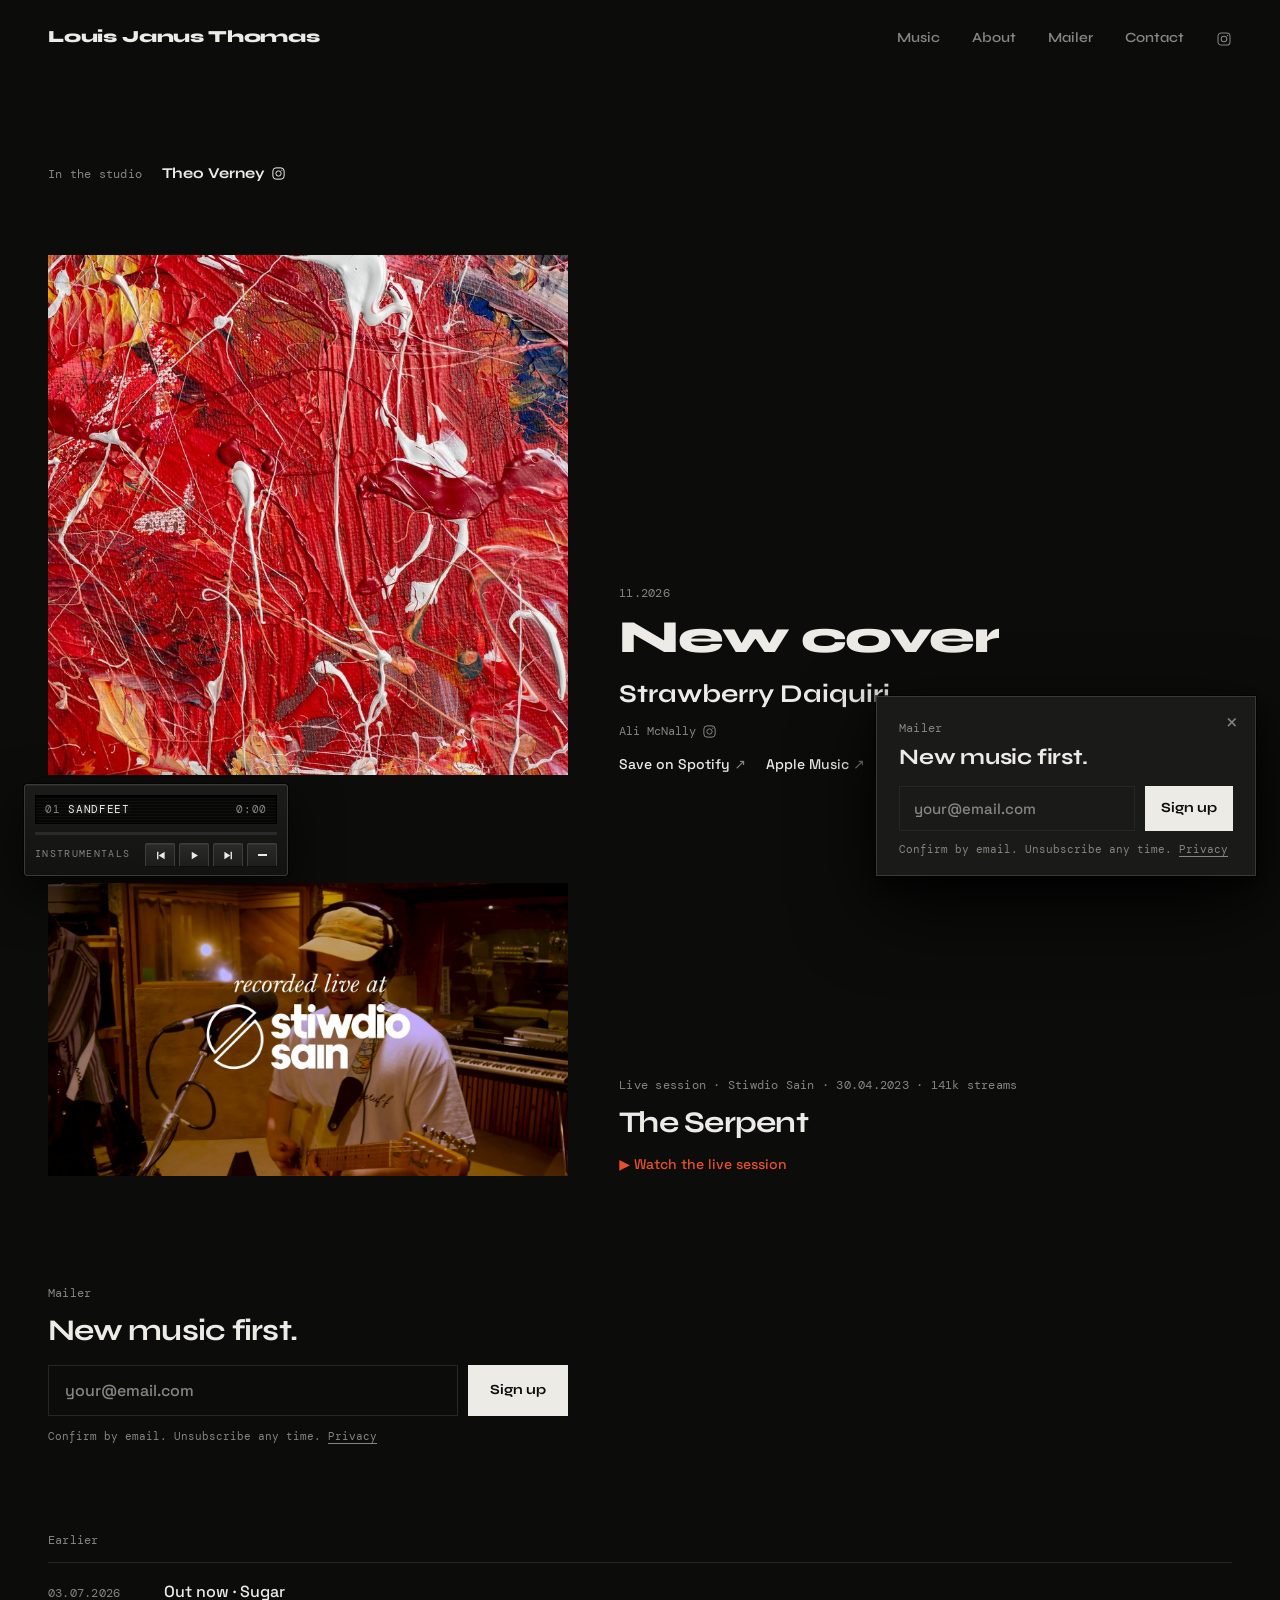
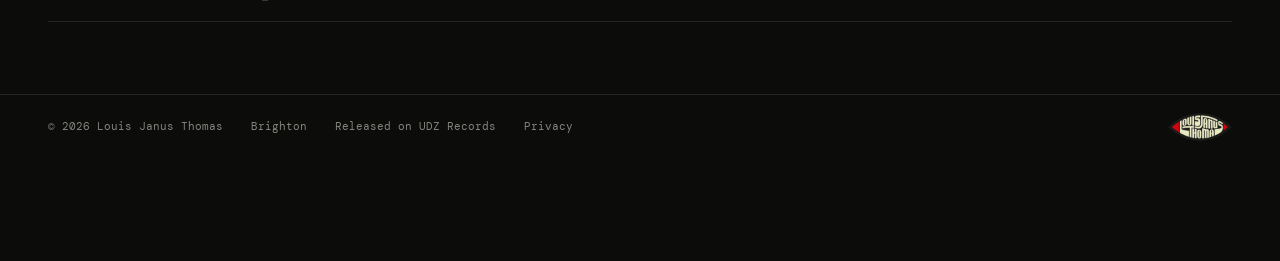
==== commit 7494d069: "Spotify links ask for the save: 'Save on Spotify' on releases, 'Follow on Spotify' on the artist lin" ====
--- a/index.html
+++ b/index.html
@@ -47,7 +47,7 @@
     <h1 class="lead-h">New cover</h1>
     <p class="lead-s">Strawberry Daiquiri</p>
     <p class="credit"><a href="https://www.instagram.com/ali_mcnally/" rel="noopener" aria-label="Ali McNally on Instagram">Ali McNally <svg class="ig" viewBox="0 0 24 24" width="15" height="15" aria-hidden="true" fill="none" stroke="currentColor" stroke-width="1.6"><rect x="3" y="3" width="18" height="18" rx="5"/><circle cx="12" cy="12" r="4.2"/><circle cx="17.3" cy="6.7" r="1" fill="currentColor" stroke="none"/></svg></a></p>
-    <p class="links"><a href="https://open.spotify.com/track/0YFByZf0kAYL0RhvNrN1cr" rel="noopener">Spotify</a><a href="https://music.apple.com/gb/album/strawberry-daiquiri-single/1741800974" rel="noopener">Apple Music</a><a href="https://www.deezer.com/album/574564491" rel="noopener">Deezer</a></p>
+    <p class="links"><a href="https://open.spotify.com/track/0YFByZf0kAYL0RhvNrN1cr" rel="noopener">Save on Spotify</a><a href="https://music.apple.com/gb/album/strawberry-daiquiri-single/1741800974" rel="noopener">Apple Music</a><a href="https://www.deezer.com/album/574564491" rel="noopener">Deezer</a></p>
   </div>
 </section><section class="live">
   <a href="https://www.youtube.com/watch?v=PK1HgKhGvKA" rel="noopener"><img src="images/serpent-live.jpg" alt="The Serpent, recorded live at Stiwdio Sain" width="1400" height="788" loading="lazy"></a>
